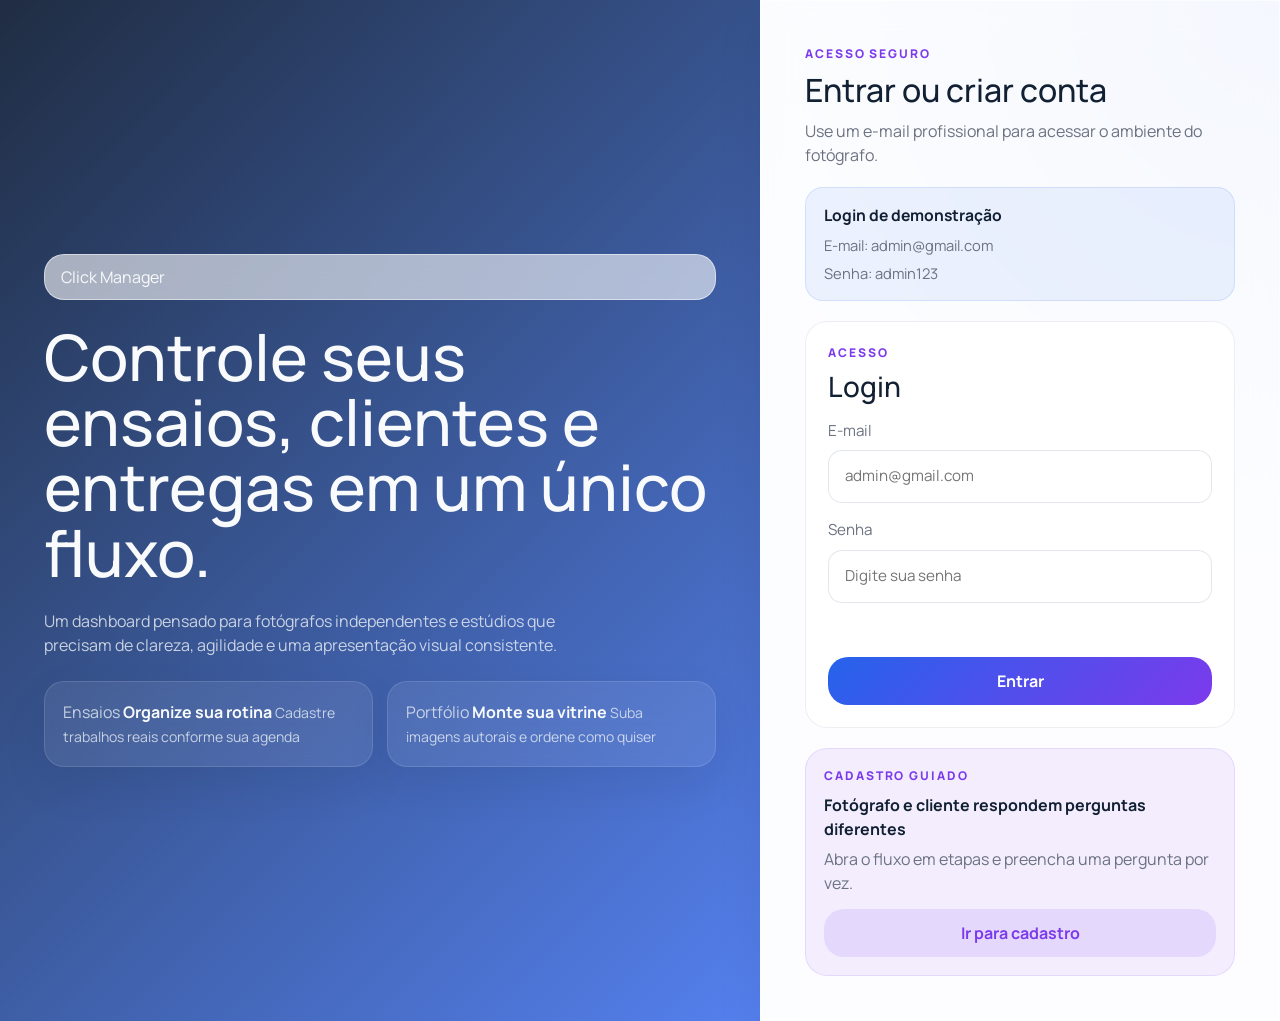
==== index.html @ acb559e8 "update clickmanager baixei oque editei na faculdade" ====
﻿<!DOCTYPE html>
<html lang="pt-BR">
<head>
    <meta charset="UTF-8">
    <meta name="viewport" content="width=device-width, initial-scale=1.0">
    <title>Click Manager | Login</title>
    <meta name="description" content="Sistema web para fotógrafos com gestão de clientes, ensaios, pagamentos e galeria de entrega.">
    <link href="https://cdn.jsdelivr.net/npm/bootstrap@5.3.3/dist/css/bootstrap.min.css" rel="stylesheet">
    <link rel="preconnect" href="https://fonts.googleapis.com">
    <link rel="preconnect" href="https://fonts.gstatic.com" crossorigin>
    <link href="https://fonts.googleapis.com/css2?family=Manrope:wght@400;500;600;700;800&display=swap" rel="stylesheet">
    <link rel="stylesheet" href="style.css">
</head>
<body data-page="login">
    <main class="auth-shell">
        <section class="auth-hero">
            <div class="brand-pill">Click Manager</div>
            <h1>Controle seus ensaios, clientes e entregas em um único fluxo.</h1>
            <p>
                Um dashboard pensado para fotógrafos independentes e estúdios que precisam de clareza,
                agilidade e uma apresentação visual consistente.
            </p>
            <div class="auth-hero__highlights">
                <article class="glass-card">
                    <span>Ensaios</span>
                    <strong>Organize sua rotina</strong>
                    <small>Cadastre trabalhos reais conforme sua agenda</small>
                </article>
                <article class="glass-card">
                    <span>Portfólio</span>
                    <strong>Monte sua vitrine</strong>
                    <small>Suba imagens autorais e ordene como quiser</small>
                </article>
            </div>
        </section>

        <section class="auth-panel">
            <div class="auth-panel__header">
                <p class="eyebrow">Acesso seguro</p>
                <h2>Entrar ou criar conta</h2>
                <p>Use um e-mail profissional para acessar o ambiente do fotógrafo.</p>
            </div>

            <div class="auth-demo">
                <strong>Login de demonstração</strong>
                <span>E-mail: admin@gmail.com</span>
                <span>Senha: admin123</span>
            </div>

            <form class="auth-form is-active" id="loginForm" novalidate>
                <div class="auth-form__header">
                    <p class="eyebrow">Acesso</p>
                    <h3>Login</h3>
                </div>
                <label class="field">
                    <span>E-mail</span>
                    <input type="email" name="email" placeholder="admin@gmail.com" required>
                </label>
                <label class="field">
                    <span>Senha</span>
                    <input type="password" name="password" placeholder="Digite sua senha" required minlength="6">
                </label>
                <p class="form-feedback" aria-live="polite"></p>
                <button class="btn btn-primary btn-block" type="submit">Entrar</button>
            </form>

            <div class="auth-register-cta">
                <div>
                    <p class="eyebrow">Cadastro guiado</p>
                    <strong>Fotógrafo e cliente respondem perguntas diferentes</strong>
                    <p>Abra o fluxo em etapas e preencha uma pergunta por vez.</p>
                </div>
                <a class="btn btn-secondary btn-block" href="./register.html">Ir para cadastro</a>
            </div>
        </section>
    </main>

    <script src="https://cdn.jsdelivr.net/npm/bootstrap@5.3.3/dist/js/bootstrap.bundle.min.js"></script>
    <script src="./js/app.js"></script>
    <script src="./js/page-fallbacks.js"></script>
</body>
</html>
---- style.css ----
@import url("css/base.css");
@import url("css/layout.css");
@import url("css/components.css");
@import url("css/pages.css");
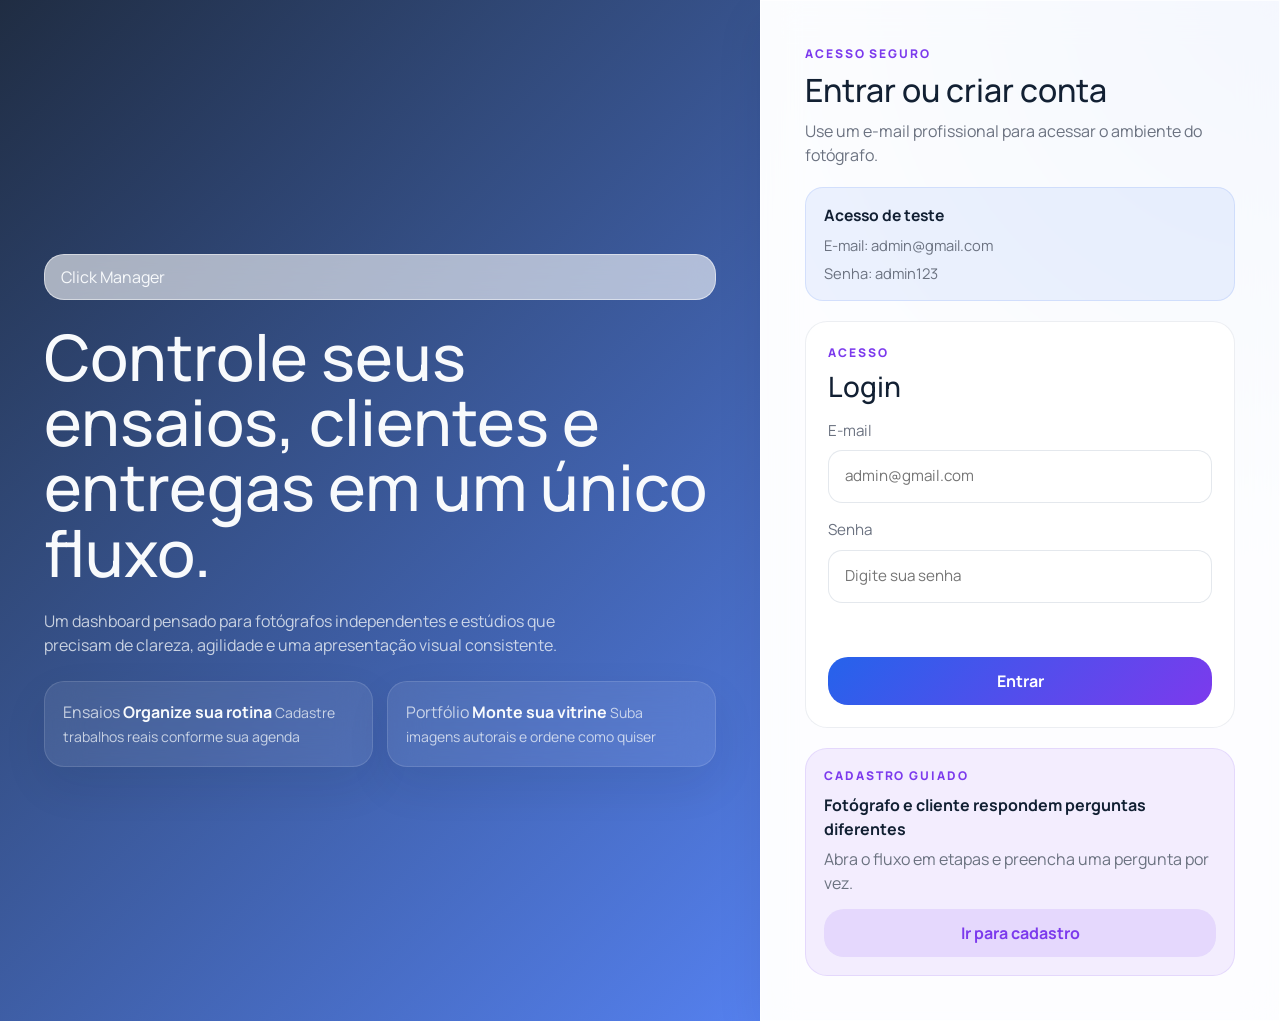
==== commit 3a4f0016: "update" ====
--- a/index.html
+++ b/index.html
@@ -1,4 +1,4 @@
-﻿<!DOCTYPE html>
+<!DOCTYPE html>
 <html lang="pt-BR">
 <head>
     <meta charset="UTF-8">
@@ -42,7 +42,7 @@
             </div>
 
             <div class="auth-demo">
-                <strong>Login de demonstração</strong>
+                <strong>Acesso de teste</strong>
                 <span>E-mail: admin@gmail.com</span>
                 <span>Senha: admin123</span>
             </div>
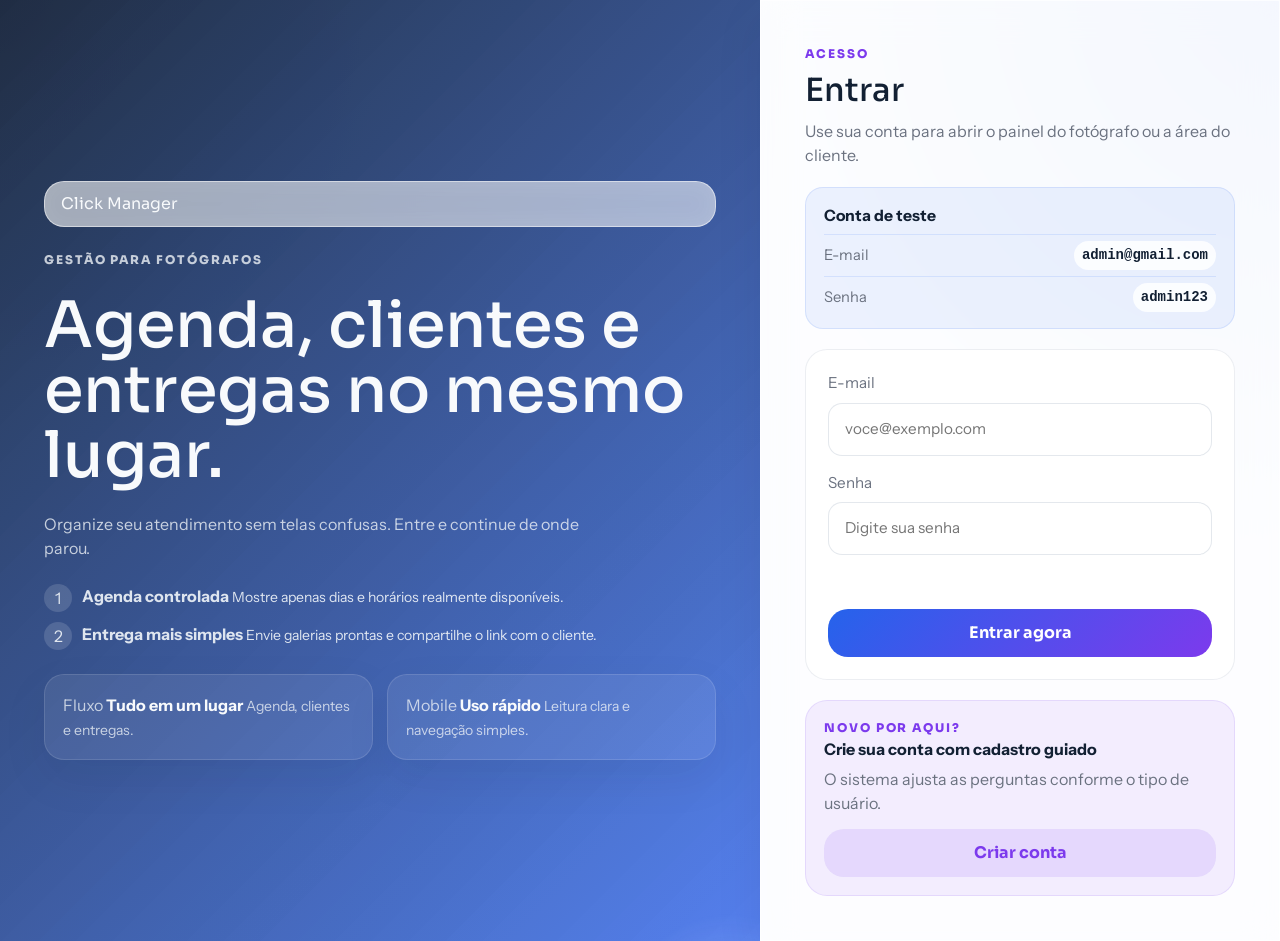
==== commit b02f8776: "update" ====
--- a/index.html
+++ b/index.html
@@ -8,69 +8,87 @@
     <link href="https://cdn.jsdelivr.net/npm/bootstrap@5.3.3/dist/css/bootstrap.min.css" rel="stylesheet">
     <link rel="preconnect" href="https://fonts.googleapis.com">
     <link rel="preconnect" href="https://fonts.gstatic.com" crossorigin>
-    <link href="https://fonts.googleapis.com/css2?family=Manrope:wght@400;500;600;700;800&display=swap" rel="stylesheet">
+    <link href="https://fonts.googleapis.com/css2?family=Instrument+Sans:wght@400;500;600;700&family=Sora:wght@500;600;700;800&display=swap" rel="stylesheet">
     <link rel="stylesheet" href="style.css">
 </head>
 <body data-page="login">
     <main class="auth-shell">
         <section class="auth-hero">
             <div class="brand-pill">Click Manager</div>
-            <h1>Controle seus ensaios, clientes e entregas em um único fluxo.</h1>
-            <p>
-                Um dashboard pensado para fotógrafos independentes e estúdios que precisam de clareza,
-                agilidade e uma apresentação visual consistente.
-            </p>
+            <p class="eyebrow">Gestão para fotógrafos</p>
+            <h1>Agenda, clientes e entregas no mesmo lugar.</h1>
+            <p>Organize seu atendimento sem telas confusas. Entre e continue de onde parou.</p>
+
+            <div class="auth-quick-points">
+                <div class="auth-quick-point">
+                    <span>1</span>
+                    <div>
+                        <strong>Agenda controlada</strong>
+                        <small>Mostre apenas dias e horários realmente disponíveis.</small>
+                    </div>
+                </div>
+                <div class="auth-quick-point">
+                    <span>2</span>
+                    <div>
+                        <strong>Entrega mais simples</strong>
+                        <small>Envie galerias prontas e compartilhe o link com o cliente.</small>
+                    </div>
+                </div>
+            </div>
+
             <div class="auth-hero__highlights">
                 <article class="glass-card">
-                    <span>Ensaios</span>
-                    <strong>Organize sua rotina</strong>
-                    <small>Cadastre trabalhos reais conforme sua agenda</small>
+                    <span>Fluxo</span>
+                    <strong>Tudo em um lugar</strong>
+                    <small>Agenda, clientes e entregas.</small>
                 </article>
                 <article class="glass-card">
-                    <span>Portfólio</span>
-                    <strong>Monte sua vitrine</strong>
-                    <small>Suba imagens autorais e ordene como quiser</small>
+                    <span>Mobile</span>
+                    <strong>Uso rápido</strong>
+                    <small>Leitura clara e navegação simples.</small>
                 </article>
             </div>
         </section>
 
         <section class="auth-panel">
             <div class="auth-panel__header">
-                <p class="eyebrow">Acesso seguro</p>
-                <h2>Entrar ou criar conta</h2>
-                <p>Use um e-mail profissional para acessar o ambiente do fotógrafo.</p>
+                <p class="eyebrow">Acesso</p>
+                <h2>Entrar</h2>
+                <p>Use sua conta para abrir o painel do fotógrafo ou a área do cliente.</p>
             </div>
 
             <div class="auth-demo">
-                <strong>Acesso de teste</strong>
-                <span>E-mail: admin@gmail.com</span>
-                <span>Senha: admin123</span>
+                <strong>Conta de teste</strong>
+                <div class="auth-demo__row">
+                    <span>E-mail</span>
+                    <code>admin@gmail.com</code>
+                </div>
+                <div class="auth-demo__row">
+                    <span>Senha</span>
+                    <code>admin123</code>
+                </div>
             </div>
 
             <form class="auth-form is-active" id="loginForm" novalidate>
-                <div class="auth-form__header">
-                    <p class="eyebrow">Acesso</p>
-                    <h3>Login</h3>
-                </div>
                 <label class="field">
                     <span>E-mail</span>
-                    <input type="email" name="email" placeholder="admin@gmail.com" required>
+                    <input type="email" name="email" placeholder="voce@exemplo.com" required>
                 </label>
                 <label class="field">
                     <span>Senha</span>
                     <input type="password" name="password" placeholder="Digite sua senha" required minlength="6">
                 </label>
                 <p class="form-feedback" aria-live="polite"></p>
-                <button class="btn btn-primary btn-block" type="submit">Entrar</button>
+                <button class="btn btn-primary btn-block" type="submit">Entrar agora</button>
             </form>
 
             <div class="auth-register-cta">
                 <div>
-                    <p class="eyebrow">Cadastro guiado</p>
-                    <strong>Fotógrafo e cliente respondem perguntas diferentes</strong>
-                    <p>Abra o fluxo em etapas e preencha uma pergunta por vez.</p>
+                    <p class="eyebrow">Novo por aqui?</p>
+                    <strong>Crie sua conta com cadastro guiado</strong>
+                    <p>O sistema ajusta as perguntas conforme o tipo de usuário.</p>
                 </div>
-                <a class="btn btn-secondary btn-block" href="./register.html">Ir para cadastro</a>
+                <a class="btn btn-secondary btn-block" href="./register.html">Criar conta</a>
             </div>
         </section>
     </main>
